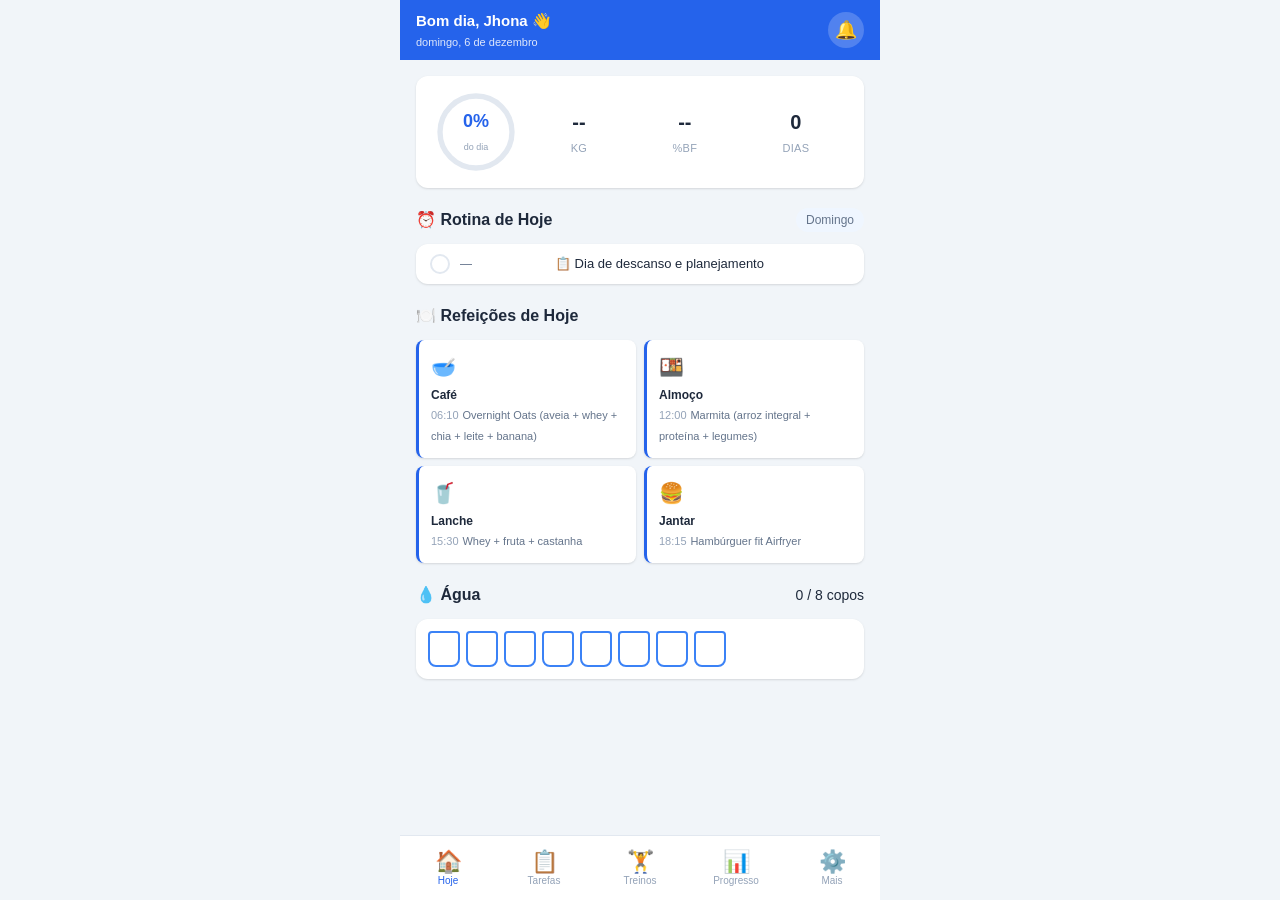
==== app/index.html @ 4816b4bf "Meu app de rotina completo" ====
<!DOCTYPE html>
<html lang="pt-BR">
<head>
<meta charset="UTF-8">
<meta name="viewport" content="width=device-width, initial-scale=1.0, maximum-scale=1.0, user-scalable=no">
<meta name="theme-color" content="#2563EB">
<meta name="apple-mobile-web-app-capable" content="yes">
<meta name="apple-mobile-web-app-status-bar-style" content="black-translucent">
<link rel="manifest" href="manifest.json">
<title>Minha Vida Organizada</title>
<link rel="stylesheet" href="css/styles.css">
</head>
<body>

<!-- ====== HEADER ====== -->
<header id="app-header">
  <div class="header-left">
    <span class="header-greeting" id="greeting">Bom dia 👋</span>
    <span class="header-date" id="header-date"></span>
  </div>
  <div class="header-right">
    <button class="header-btn" id="btn-notification" title="Ativar notificações">🔔</button>
  </div>
</header>

<!-- ====== MAIN CONTENT ====== -->
<main id="app-content">

  <!-- ===== VIEW: HOJE ===== -->
  <section id="view-hoje" class="view active">
    <!-- Today's Progress Ring -->
    <div class="progress-ring-container">
      <div class="progress-ring">
        <svg viewBox="0 0 120 120">
          <circle cx="60" cy="60" r="54" fill="none" stroke="#E2E8F0" stroke-width="8"/>
          <circle id="progress-circle" cx="60" cy="60" r="54" fill="none" stroke="#2563EB" stroke-width="8"
            stroke-linecap="round" stroke-dasharray="339.292" stroke-dashoffset="339.292"
            transform="rotate(-90, 60, 60)"/>
        </svg>
        <div class="progress-ring-text">
          <span id="progress-percent">0%</span>
          <small>do dia</small>
        </div>
      </div>
      <div class="quick-stats">
        <div class="stat-box">
          <span class="stat-value" id="stat-weight">--</span>
          <span class="stat-label">kg</span>
        </div>
        <div class="stat-box">
          <span class="stat-value" id="stat-bf">--</span>
          <span class="stat-label">%BF</span>
        </div>
        <div class="stat-box">
          <span class="stat-value" id="stat-streak">0</span>
          <span class="stat-label">dias</span>
        </div>
      </div>
    </div>

    <!-- Today's Schedule -->
    <div class="section-header">
      <h2>⏰ Rotina de Hoje</h2>
      <span class="day-label" id="day-label"></span>
    </div>
    <div class="schedule-list" id="schedule-list"></div>

    <!-- Today's Meals -->
    <div class="section-header">
      <h2>🍽️ Refeições de Hoje</h2>
    </div>
    <div class="meals-grid" id="meals-today"></div>

    <!-- Water Intake -->
    <div class="section-header">
      <h2>💧 Água</h2>
      <span id="water-counter">0 / 8 copos</span>
    </div>
    <div class="water-tracker" id="water-tracker"></div>
  </section>

  <!-- ===== VIEW: TAREFAS ===== -->
  <section id="view-tarefas" class="view">
    <!-- Sub-navigation -->
    <div class="sub-nav">
      <button class="sub-nav-btn active" data-sub="diarias">📋 Diárias</button>
      <button class="sub-nav-btn" data-sub="compras">🛒 Compras</button>
      <button class="sub-nav-btn" data-sub="notas">📝 Notas</button>
    </div>

    <!-- Sub: Daily Tasks -->
    <div class="sub-view active" id="sub-diarias">
      <div class="section-header">
        <h2>Tarefas da Semana</h2>
      </div>
      <div class="day-tabs" id="day-tabs"></div>
      <div class="task-list" id="task-list"></div>
      <div class="add-task-bar">
        <input type="text" id="task-input" placeholder="Nova tarefa..." maxlength="100">
        <button class="btn-add" id="btn-add-task">+</button>
      </div>
    </div>

    <!-- Sub: Shopping -->
    <div class="sub-view" id="sub-compras">
      <div class="section-header">
        <h2>🛒 Lista de Compras</h2>
      </div>
      <div class="shopping-alerts" id="shopping-alerts"></div>
      <div class="shopping-list" id="shopping-list"></div>
      <div class="add-task-bar">
        <input type="text" id="shopping-input" placeholder="Adicionar item..." maxlength="100">
        <button class="btn-add" id="btn-add-shopping">+</button>
      </div>
    </div>

    <!-- Sub: Notes -->
    <div class="sub-view" id="sub-notas">
      <div class="section-header">
        <h2>📝 Minhas Notas</h2>
      </div>
      <div class="notes-grid" id="notes-grid"></div>
      <div class="note-editor" id="note-editor" style="display:none;">
        <textarea id="note-textarea" rows="5" placeholder="Escreva sua nota..."></textarea>
        <div class="note-actions">
          <button class="btn-secondary" id="btn-cancel-note">Cancelar</button>
          <button class="btn-primary" id="btn-save-note">Salvar</button>
        </div>
      </div>
      <button class="btn-primary btn-block" id="btn-new-note">+ Nova Nota</button>
    </div>
  </section>

  <!-- ===== VIEW: TREINOS ===== -->
  <section id="view-treinos" class="view">
    <div class="sub-nav">
      <button class="sub-nav-btn active" data-sub="calistenia">🏋️ Calistenia</button>
      <button class="sub-nav-btn" data-sub="corrida">🏃 Corrida</button>
      <button class="sub-nav-btn" data-sub="agenda">📅 Agenda</button>
    </div>

    <!-- Sub: Calistenia -->
    <div class="sub-view active" id="sub-calistenia">
      <div class="phase-banner" id="phase-banner">
        <span class="phase-label" id="phase-label">Fase 1 — Base</span>
        <span class="phase-weeks" id="phase-weeks">Semanas 1-4</span>
      </div>
      <div class="week-progress">
        <div class="week-bar" id="week-bar"></div>
        <span id="week-text">Semana 0 / 22</span>
      </div>
      <div class="exercises-list" id="exercises-list"></div>
    </div>

    <!-- Sub: Corrida -->
    <div class="sub-view" id="sub-corrida">
      <div class="phase-banner" style="background:#16A34A;">
        <span class="phase-label" id="run-phase-label">Progressão de Corrida</span>
        <span class="phase-weeks" id="run-week-label">Semana 1-2</span>
      </div>
      <div class="week-progress">
        <div class="week-bar" id="run-week-bar"></div>
        <span id="run-week-text">Semana 0 / 22</span>
      </div>
      <div class="run-detail" id="run-detail"></div>
    </div>

    <!-- Sub: Agenda -->
    <div class="sub-view" id="sub-agenda">
      <div class="section-header">
        <h2>📅 Agenda Semanal</h2>
      </div>
      <div class="weekly-agenda" id="weekly-agenda"></div>
    </div>
  </section>

  <!-- ===== VIEW: PROGRESSO ===== -->
  <section id="view-progresso" class="view">
    <div class="goals-overview">
      <div class="goal-card" id="goal-weight">
        <div class="goal-icon">⚖️</div>
        <div class="goal-info">
          <span class="goal-label">Peso</span>
          <span class="goal-current" id="current-weight">-- kg</span>
          <span class="goal-target">Meta: 83,5 kg</span>
        </div>
        <div class="goal-progress">
          <div class="goal-bar">
            <div class="goal-bar-fill" id="weight-bar-fill"></div>
          </div>
        </div>
      </div>
      <div class="goal-card" id="goal-bf">
        <div class="goal-icon">🎯</div>
        <div class="goal-info">
          <span class="goal-label">Gordura</span>
          <span class="goal-current" id="current-bf">--%</span>
          <span class="goal-target">Meta: 15%</span>
        </div>
        <div class="goal-progress">
          <div class="goal-bar">
            <div class="goal-bar-fill" id="bf-bar-fill"></div>
          </div>
        </div>
      </div>
    </div>

    <div class="section-header">
      <h2>📊 Histórico</h2>
      <button class="btn-small" id="btn-add-measurement">+ Novo</button>
    </div>

    <div class="measurement-form" id="measurement-form" style="display:none;">
      <div class="form-row">
        <div class="form-group">
          <label>Peso (kg)</label>
          <input type="number" id="input-weight" step="0.1" placeholder="83.5">
        </div>
        <div class="form-group">
          <label>Gordura (%)</label>
          <input type="number" id="input-bf" step="0.1" placeholder="15">
        </div>
        <button class="btn-primary" id="btn-save-measurement">Salvar</button>
      </div>
    </div>

    <div class="chart-container">
      <canvas id="progress-chart"></canvas>
    </div>

    <div class="measurements-list" id="measurements-list"></div>

    <!-- Workout Calendar -->
    <div class="section-header" style="margin-top:20px;">
      <h2>🗓️ Treinos do Mês</h2>
    </div>
    <div class="workout-calendar" id="workout-calendar"></div>
  </section>

  <!-- ===== VIEW: MAIS ===== -->
  <section id="view-mais" class="view">
    <div class="settings-section">
      <h3>⚙️ Configurações</h3>
      <div class="setting-item">
        <label>Data de início do plano</label>
        <input type="date" id="start-date">
      </div>
      <div class="setting-item">
        <label>Peso inicial (kg)</label>
        <input type="number" id="initial-weight" step="0.1" value="97">
      </div>
      <div class="setting-item">
        <label>Notificações</label>
        <button class="btn-secondary" id="btn-enable-notifications">🔔 Ativar lembretes</button>
      </div>
    </div>

    <div class="settings-section">
      <h3>📋 Resumo do Plano</h3>
      <div class="plan-summary" id="plan-summary"></div>
    </div>

    <div class="settings-section">
      <h3>🗄️ Dados</h3>
      <button class="btn-secondary btn-block" id="btn-export-data">📤 Exportar dados</button>
      <button class="btn-danger btn-block" id="btn-reset-data">🗑️ Resetar todos os dados</button>
    </div>

    <div class="app-footer-text">
      <p>Minha Vida Organizada v1.0</p>
      <p>Feito para Jhona 🧠</p>
    </div>
  </section>

</main>

<!-- ====== BOTTOM NAVIGATION ====== -->
<nav id="bottom-nav">
  <button class="nav-btn active" data-view="hoje">
    <span class="nav-icon">🏠</span>
    <span class="nav-label">Hoje</span>
  </button>
  <button class="nav-btn" data-view="tarefas">
    <span class="nav-icon">📋</span>
    <span class="nav-label">Tarefas</span>
  </button>
  <button class="nav-btn" data-view="treinos">
    <span class="nav-icon">🏋️</span>
    <span class="nav-label">Treinos</span>
  </button>
  <button class="nav-btn" data-view="progresso">
    <span class="nav-icon">📊</span>
    <span class="nav-label">Progresso</span>
  </button>
  <button class="nav-btn" data-view="mais">
    <span class="nav-icon">⚙️</span>
    <span class="nav-label">Mais</span>
  </button>
</nav>

<script src="js/app.js"></script>
</body>
</html>
---- app/css/styles.css ----
/* ===== RESET & BASE ===== */
*, *::before, *::after { margin: 0; padding: 0; box-sizing: border-box; }
:root {
  --primary: #2563EB;
  --primary-light: #3B82F6;
  --primary-dark: #1D4ED8;
  --primary-bg: #EFF6FF;
  --success: #16A34A;
  --success-bg: #F0FDF4;
  --warning: #F59E0B;
  --warning-bg: #FFFBEB;
  --danger: #EF4444;
  --danger-bg: #FEF2F2;
  --bg: #F1F5F9;
  --card: #FFFFFF;
  --text: #1E293B;
  --text-secondary: #64748B;
  --text-muted: #94A3B8;
  --border: #E2E8F0;
  --radius: 12px;
  --radius-sm: 8px;
  --shadow: 0 1px 3px rgba(0,0,0,0.08), 0 1px 2px rgba(0,0,0,0.06);
  --shadow-lg: 0 4px 12px rgba(0,0,0,0.1);
  --header-h: 60px;
  --nav-h: 65px;
}
html, body {
  font-family: -apple-system, BlinkMacSystemFont, 'Segoe UI', Roboto, sans-serif;
  background: var(--bg);
  color: var(--text);
  font-size: 14px;
  line-height: 1.5;
  height: 100%;
  overflow: hidden;
  -webkit-font-smoothing: antialiased;
  -webkit-tap-highlight-color: transparent;
  touch-action: manipulation;
}

/* ===== HEADER ===== */
#app-header {
  position: fixed; top: 0; left: 0; right: 0;
  height: var(--header-h);
  background: var(--primary);
  color: white;
  display: flex; align-items: center;
  justify-content: space-between;
  padding: 0 16px;
  z-index: 100;
  -webkit-app-region: drag;
}
.header-left { display: flex; flex-direction: column; gap: 1px; }
.header-greeting { font-size: 15px; font-weight: 600; }
.header-date { font-size: 11px; opacity: 0.85; }
.header-right { display: flex; gap: 8px; }
.header-btn {
  background: rgba(255,255,255,0.2);
  border: none; color: white;
  width: 36px; height: 36px;
  border-radius: 50%;
  font-size: 18px;
  cursor: pointer;
  display: flex; align-items: center; justify-content: center;
  transition: background 0.2s;
}
.header-btn:active { background: rgba(255,255,255,0.35); }

/* ===== MAIN CONTENT ===== */
#app-content {
  position: fixed;
  top: var(--header-h);
  left: 0; right: 0;
  bottom: var(--nav-h);
  overflow-y: auto;
  overflow-x: hidden;
  -webkit-overflow-scrolling: touch;
  padding: 16px 16px 20px;
}
#app-content::-webkit-scrollbar { width: 0; }

/* ===== VIEWS ===== */
.view { display: none; }
.view.active { display: block; }

/* ===== BOTTOM NAV ===== */
#bottom-nav {
  position: fixed;
  bottom: 0; left: 0; right: 0;
  height: var(--nav-h);
  background: var(--card);
  border-top: 1px solid var(--border);
  display: flex;
  z-index: 100;
  padding-bottom: env(safe-area-inset-bottom, 0);
}
.nav-btn {
  flex: 1;
  display: flex; flex-direction: column;
  align-items: center; justify-content: center;
  gap: 2px;
  border: none;
  background: transparent;
  color: var(--text-muted);
  cursor: pointer;
  padding: 6px 0;
  transition: color 0.2s;
  -webkit-tap-highlight-color: transparent;
}
.nav-btn.active { color: var(--primary); }
.nav-icon { font-size: 22px; line-height: 1; }
.nav-label { font-size: 10px; font-weight: 500; }

/* ===== SECTION HEADER ===== */
.section-header {
  display: flex; justify-content: space-between;
  align-items: center;
  margin: 20px 0 12px;
}
.section-header h2 {
  font-size: 16px; font-weight: 700;
  color: var(--text);
}
.day-label {
  font-size: 12px; color: var(--text-secondary);
  background: var(--primary-bg);
  padding: 3px 10px;
  border-radius: 20px;
  font-weight: 500;
}

/* ===== PROGRESS RING ===== */
.progress-ring-container {
  display: flex; align-items: center;
  gap: 20px;
  background: var(--card);
  border-radius: var(--radius);
  padding: 16px 20px;
  box-shadow: var(--shadow);
  margin-bottom: 8px;
}
.progress-ring { position: relative; width: 80px; height: 80px; flex-shrink: 0; }
.progress-ring svg { width: 100%; height: 100%; }
.progress-ring-text {
  position: absolute; top: 50%; left: 50%;
  transform: translate(-50%, -50%);
  text-align: center;
}
.progress-ring-text span { display: block; font-size: 18px; font-weight: 700; color: var(--primary); }
.progress-ring-text small { font-size: 9px; color: var(--text-muted); }
.quick-stats { display: flex; gap: 16px; flex: 1; justify-content: space-around; }
.stat-box { text-align: center; }
.stat-value { display: block; font-size: 20px; font-weight: 700; color: var(--text); }
.stat-label { font-size: 11px; color: var(--text-muted); text-transform: uppercase; letter-spacing: 0.3px; }

/* ===== SCHEDULE LIST ===== */
.schedule-list {
  background: var(--card);
  border-radius: var(--radius);
  box-shadow: var(--shadow);
  overflow: hidden;
}
.schedule-item {
  display: flex; align-items: center;
  padding: 10px 14px;
  border-bottom: 1px solid var(--border);
  gap: 10px;
  transition: background 0.2s;
  cursor: pointer;
}
.schedule-item:last-child { border-bottom: none; }
.schedule-item:hover { background: #FAFBFC; }
.schedule-item.done { opacity: 0.55; }
.schedule-item.now { background: var(--primary-bg); }
.schedule-check {
  width: 20px; height: 20px;
  border: 2px solid var(--border);
  border-radius: 50%;
  flex-shrink: 0;
  display: flex; align-items: center; justify-content: center;
  font-size: 11px; color: white;
  transition: all 0.2s;
}
.schedule-item.done .schedule-check {
  background: var(--success);
  border-color: var(--success);
}
.schedule-time { font-size: 12px; color: var(--text-secondary); width: 85px; flex-shrink: 0; font-weight: 500; }
.schedule-activity { flex: 1; font-size: 13px; color: var(--text); }
.schedule-item.done .schedule-activity { text-decoration: line-through; color: var(--text-muted); }

/* ===== MEALS GRID ===== */
.meals-grid { display: grid; grid-template-columns: 1fr 1fr; gap: 8px; }
.meal-card {
  background: var(--card);
  border-radius: var(--radius-sm);
  padding: 12px;
  box-shadow: var(--shadow);
  border-left: 3px solid var(--primary);
}
.meal-card .meal-emoji { font-size: 20px; display: block; margin-bottom: 4px; }
.meal-card .meal-name { font-size: 12px; font-weight: 600; color: var(--text); display: block; }
.meal-card .meal-time { font-size: 11px; color: var(--text-muted); }
.meal-card .meal-desc { font-size: 11px; color: var(--text-secondary); margin-top: 4px; }

/* ===== WATER TRACKER ===== */
.water-tracker {
  display: flex; gap: 6px; flex-wrap: wrap;
  background: var(--card);
  border-radius: var(--radius);
  padding: 12px;
  box-shadow: var(--shadow);
}
.water-cup {
  width: 32px; height: 36px;
  border: 2px solid var(--primary-light);
  border-radius: 4px 4px 8px 8px;
  cursor: pointer;
  transition: all 0.2s;
  display: flex; align-items: flex-end; justify-content: center;
  background: white;
  position: relative;
}
.water-cup.filled {
  background: var(--primary);
  border-color: var(--primary);
}
.water-cup:active { transform: scale(0.9); }

/* ===== SUB NAV ===== */
.sub-nav {
  display: flex; gap: 4px;
  background: var(--card);
  border-radius: var(--radius-sm);
  padding: 4px;
  margin-bottom: 12px;
  box-shadow: var(--shadow);
}
.sub-nav-btn {
  flex: 1;
  border: none; background: transparent;
  padding: 8px 6px;
  border-radius: 6px;
  font-size: 12px; font-weight: 500;
  color: var(--text-secondary);
  cursor: pointer;
  transition: all 0.2s;
}
.sub-nav-btn.active {
  background: var(--primary);
  color: white;
}
.sub-view { display: none; }
.sub-view.active { display: block; }

/* ===== DAY TABS ===== */
.day-tabs {
  display: flex; gap: 4px;
  overflow-x: auto;
  padding: 4px 0;
  -webkit-overflow-scrolling: touch;
  scrollbar-width: none;
}
.day-tabs::-webkit-scrollbar { display: none; }
.day-tab {
  flex-shrink: 0;
  padding: 6px 14px;
  border-radius: 20px;
  border: 1px solid var(--border);
  background: var(--card);
  font-size: 12px; font-weight: 500;
  color: var(--text-secondary);
  cursor: pointer;
  transition: all 0.2s;
}
.day-tab.active { background: var(--primary); color: white; border-color: var(--primary); }

/* ===== TASK LIST ===== */
.task-list { margin-bottom: 8px; }
.task-item {
  display: flex; align-items: center;
  gap: 10px;
  padding: 8px 12px;
  background: var(--card);
  border-radius: var(--radius-sm);
  margin-bottom: 4px;
  box-shadow: var(--shadow);
  cursor: pointer;
  transition: all 0.2s;
}
.task-item.done { opacity: 0.5; }
.task-item.done .task-text { text-decoration: line-through; }
.task-check {
  width: 18px; height: 18px;
  border: 2px solid var(--border);
  border-radius: 4px;
  flex-shrink: 0;
  display: flex; align-items: center; justify-content: center;
  font-size: 11px; color: white;
  transition: all 0.2s;
}
.task-item.done .task-check { background: var(--success); border-color: var(--success); }
.task-text { flex: 1; font-size: 13px; }
.task-delete {
  background: none; border: none;
  color: var(--text-muted);
  font-size: 16px; cursor: pointer;
  padding: 4px; opacity: 0;
  transition: opacity 0.2s;
}
.task-item:hover .task-delete { opacity: 1; }

/* ===== ADD TASK BAR ===== */
.add-task-bar {
  display: flex; gap: 6px;
  margin-top: 8px;
}
.add-task-bar input {
  flex: 1;
  padding: 10px 14px;
  border: 1px solid var(--border);
  border-radius: var(--radius-sm);
  font-size: 13px;
  outline: none;
  transition: border-color 0.2s;
}
.add-task-bar input:focus { border-color: var(--primary); }
.btn-add {
  width: 40px; height: 40px;
  border: none;
  background: var(--primary);
  color: white;
  border-radius: var(--radius-sm);
  font-size: 20px;
  cursor: pointer;
  transition: background 0.2s;
}
.btn-add:active { background: var(--primary-dark); }

/* ===== SHOPPING ===== */
.shopping-alerts {
  margin-bottom: 10px;
}
.alert-banner {
  display: flex; align-items: center;
  gap: 8px;
  padding: 10px 14px;
  background: var(--warning-bg);
  border-left: 3px solid var(--warning);
  border-radius: var(--radius-sm);
  font-size: 12px;
  margin-bottom: 6px;
}
.alert-banner.urgent { background: var(--danger-bg); border-color: var(--danger); }
.shopping-list { margin-bottom: 8px; }
.shop-item {
  display: flex; align-items: center;
  gap: 10px;
  padding: 8px 12px;
  background: var(--card);
  border-radius: var(--radius-sm);
  margin-bottom: 4px;
  box-shadow: var(--shadow);
  cursor: pointer;
}
.shop-item.done { opacity: 0.5; }
.shop-item.done .shop-text { text-decoration: line-through; }
.shop-check {
  width: 18px; height: 18px;
  border: 2px solid var(--border);
  border-radius: 4px;
  flex-shrink: 0;
  display: flex; align-items: center; justify-content: center;
  font-size: 11px; color: white;
  transition: all 0.2s;
}
.shop-item.done .shop-check { background: var(--success); border-color: var(--success); }
.shop-text { flex: 1; font-size: 13px; }
.shop-category { font-size: 10px; color: var(--text-muted); padding: 2px 8px; background: var(--bg); border-radius: 10px; }

/* ===== NOTES ===== */
.notes-grid { display: grid; gap: 8px; margin-bottom: 12px; }
.note-card {
  background: var(--card);
  border-radius: var(--radius-sm);
  padding: 12px;
  box-shadow: var(--shadow);
  cursor: pointer;
  transition: box-shadow 0.2s;
}
.note-card:active { box-shadow: var(--shadow-lg); }
.note-card p { font-size: 13px; color: var(--text); line-height: 1.5; }
.note-card small { font-size: 10px; color: var(--text-muted); margin-top: 6px; display: block; }
.note-editor {
  background: var(--card);
  border-radius: var(--radius);
  padding: 16px;
  box-shadow: var(--shadow);
  margin-bottom: 12px;
}
.note-editor textarea {
  width: 100%;
  border: 1px solid var(--border);
  border-radius: var(--radius-sm);
  padding: 10px;
  font-size: 13px;
  font-family: inherit;
  resize: vertical;
  outline: none;
}
.note-editor textarea:focus { border-color: var(--primary); }
.note-actions { display: flex; gap: 8px; margin-top: 8px; justify-content: flex-end; }

/* ===== BUTTONS ===== */
.btn-primary, .btn-secondary, .btn-danger {
  border: none; padding: 8px 16px;
  border-radius: var(--radius-sm);
  font-size: 13px; font-weight: 600;
  cursor: pointer;
  transition: all 0.2s;
}
.btn-primary { background: var(--primary); color: white; }
.btn-primary:active { background: var(--primary-dark); }
.btn-secondary { background: var(--bg); color: var(--text); }
.btn-secondary:active { background: var(--border); }
.btn-danger { background: var(--danger); color: white; }
.btn-danger:active { background: #DC2626; }
.btn-block { width: 100%; margin-top: 6px; }
.btn-small { border: none; background: var(--primary-bg); color: var(--primary); padding: 6px 12px; border-radius: var(--radius-sm); font-size: 12px; font-weight: 600; cursor: pointer; }

/* ===== PHASE BANNER ===== */
.phase-banner {
  background: var(--primary);
  color: white;
  border-radius: var(--radius);
  padding: 14px 16px;
  display: flex; justify-content: space-between; align-items: center;
  margin-bottom: 10px;
}
.phase-label { font-size: 15px; font-weight: 700; }
.phase-weeks { font-size: 12px; opacity: 0.9; }

/* ===== WEEK PROGRESS ===== */
.week-progress {
  display: flex; align-items: center; gap: 10px;
  margin-bottom: 12px;
}
.week-bar {
  flex: 1; height: 6px;
  background: var(--border);
  border-radius: 3px;
  overflow: hidden;
}
.week-bar-fill {
  height: 100%;
  background: var(--primary);
  border-radius: 3px;
  transition: width 0.5s ease;
}
.week-progress span { font-size: 11px; color: var(--text-secondary); white-space: nowrap; }

/* ===== EXERCISES LIST ===== */
.exercises-list { display: grid; gap: 6px; }
.exercise-card {
  background: var(--card);
  border-radius: var(--radius-sm);
  padding: 12px 14px;
  box-shadow: var(--shadow);
  display: flex; justify-content: space-between; align-items: center;
}
.exercise-card .ex-name { font-size: 13px; font-weight: 600; color: var(--text); }
.exercise-card .ex-detail { font-size: 11px; color: var(--text-secondary); }
.exercise-card .ex-muscle { font-size: 10px; color: var(--text-muted); background: var(--bg); padding: 2px 8px; border-radius: 10px; }

/* ===== AGENDA ===== */
.weekly-agenda { display: grid; gap: 6px; }
.agenda-day-card {
  background: var(--card);
  border-radius: var(--radius-sm);
  padding: 12px 14px;
  box-shadow: var(--shadow);
  display: flex; align-items: center; gap: 10px;
}
.agenda-day { font-weight: 700; font-size: 12px; color: var(--primary); width: 50px; flex-shrink: 0; }
.agenda-activity { font-size: 12px; color: var(--text); flex: 1; }
.agenda-icon { font-size: 18px; }

/* ===== GOALS ===== */
.goals-overview { display: grid; gap: 8px; margin-bottom: 8px; }
.goal-card {
  background: var(--card);
  border-radius: var(--radius);
  padding: 14px;
  box-shadow: var(--shadow);
  display: flex; align-items: center; gap: 12px;
}
.goal-icon { font-size: 28px; }
.goal-info { flex: 1; }
.goal-label { font-size: 11px; color: var(--text-muted); text-transform: uppercase; letter-spacing: 0.5px; display: block; }
.goal-current { font-size: 20px; font-weight: 700; color: var(--text); display: block; }
.goal-target { font-size: 11px; color: var(--text-secondary); }
.goal-progress { width: 60px; }
.goal-bar { height: 6px; background: var(--border); border-radius: 3px; overflow: hidden; }
.goal-bar-fill { height: 100%; background: var(--success); border-radius: 3px; transition: width 0.5s ease; }

/* ===== MEASUREMENT FORM ===== */
.measurement-form {
  background: var(--card);
  border-radius: var(--radius);
  padding: 14px;
  box-shadow: var(--shadow);
  margin-bottom: 12px;
}
.form-row {
  display: flex; gap: 8px;
  align-items: flex-end;
}
.form-group { flex: 1; }
.form-group label { font-size: 11px; color: var(--text-secondary); display: block; margin-bottom: 4px; }
.form-group input {
  width: 100%;
  padding: 8px 10px;
  border: 1px solid var(--border);
  border-radius: var(--radius-sm);
  font-size: 14px;
  outline: none;
}
.form-group input:focus { border-color: var(--primary); }

/* ===== CHART ===== */
.chart-container {
  background: var(--card);
  border-radius: var(--radius);
  padding: 12px;
  box-shadow: var(--shadow);
  margin-bottom: 12px;
}
.chart-container canvas { width: 100% !important; height: 200px !important; }

/* ===== MEASUREMENTS LIST ===== */
.measurements-list { display: grid; gap: 4px; }
.measurement-row {
  display: flex; justify-content: space-between;
  padding: 8px 12px;
  background: var(--card);
  border-radius: var(--radius-sm);
  font-size: 12px;
}
.measurement-row .m-date { color: var(--text-secondary); }
.measurement-row .m-value { font-weight: 600; }

/* ===== WORKOUT CALENDAR ===== */
.workout-calendar { display: grid; gap: 4px; }
.workout-day {
  display: flex; align-items: center; gap: 8px;
  padding: 8px 12px;
  background: var(--card);
  border-radius: var(--radius-sm);
  font-size: 12px;
}
.workout-day .wd-date { color: var(--text-secondary); width: 90px; }
.workout-day .wd-type { flex: 1; }
.workout-day .wd-status { font-size: 16px; }

/* ===== SETTINGS ===== */
.settings-section {
  background: var(--card);
  border-radius: var(--radius);
  padding: 16px;
  box-shadow: var(--shadow);
  margin-bottom: 12px;
}
.settings-section h3 { font-size: 14px; font-weight: 700; color: var(--text); margin-bottom: 12px; }
.setting-item {
  display: flex; justify-content: space-between; align-items: center;
  padding: 8px 0;
  border-bottom: 1px solid var(--border);
}
.setting-item:last-child { border-bottom: none; }
.setting-item label { font-size: 13px; color: var(--text); }
.setting-item input {
  padding: 6px 10px;
  border: 1px solid var(--border);
  border-radius: var(--radius-sm);
  font-size: 13px;
  width: 140px;
  outline: none;
}
.setting-item input:focus { border-color: var(--primary); }

/* ===== PLAN SUMMARY ===== */
.plan-summary {
  display: grid; gap: 6px;
}
.plan-row {
  display: flex; justify-content: space-between;
  font-size: 12px; padding: 4px 0;
  border-bottom: 1px dashed var(--border);
}
.plan-row .plan-key { color: var(--text-secondary); }
.plan-row .plan-value { font-weight: 600; color: var(--text); }

/* ===== APP FOOTER ===== */
.app-footer-text {
  text-align: center;
  padding: 20px 0;
}
.app-footer-text p { font-size: 11px; color: var(--text-muted); margin-bottom: 2px; }

/* ===== RUN DETAIL ===== */
.run-detail {
  background: var(--card);
  border-radius: var(--radius);
  padding: 16px;
  box-shadow: var(--shadow);
}
.run-detail h4 { font-size: 14px; margin-bottom: 6px; }
.run-detail p { font-size: 12px; color: var(--text-secondary); line-height: 1.6; }

/* ===== MODAL ===== */
.modal-overlay {
  position: fixed;
  inset: 0; background: rgba(0,0,0,0.5);
  z-index: 200;
  display: flex; align-items: center; justify-content: center;
  padding: 20px;
}
.modal-content {
  background: var(--card);
  border-radius: var(--radius);
  padding: 24px;
  max-width: 320px;
  width: 100%;
  text-align: center;
}
.modal-content h3 { font-size: 16px; margin-bottom: 8px; }
.modal-content p { font-size: 13px; color: var(--text-secondary); margin-bottom: 16px; }
.modal-actions { display: flex; gap: 8px; justify-content: center; }

/* ===== ANIMATIONS ===== */
@keyframes fadeIn {
  from { opacity: 0; transform: translateY(10px); }
  to { opacity: 1; transform: translateY(0); }
}
.view.active > * { animation: fadeIn 0.3s ease; }

/* ===== RESPONSIVE ===== */
@media (min-width: 768px) {
  #app-content { max-width: 480px; margin: 0 auto; }
  #bottom-nav { max-width: 480px; left: 50%; transform: translateX(-50%); }
  #app-header { max-width: 480px; left: 50%; transform: translateX(-50%); }
}
@media (max-width: 360px) {
  .progress-ring-container { flex-direction: column; text-align: center; }
  .quick-stats { width: 100%; }
  .meals-grid { grid-template-columns: 1fr; }
}
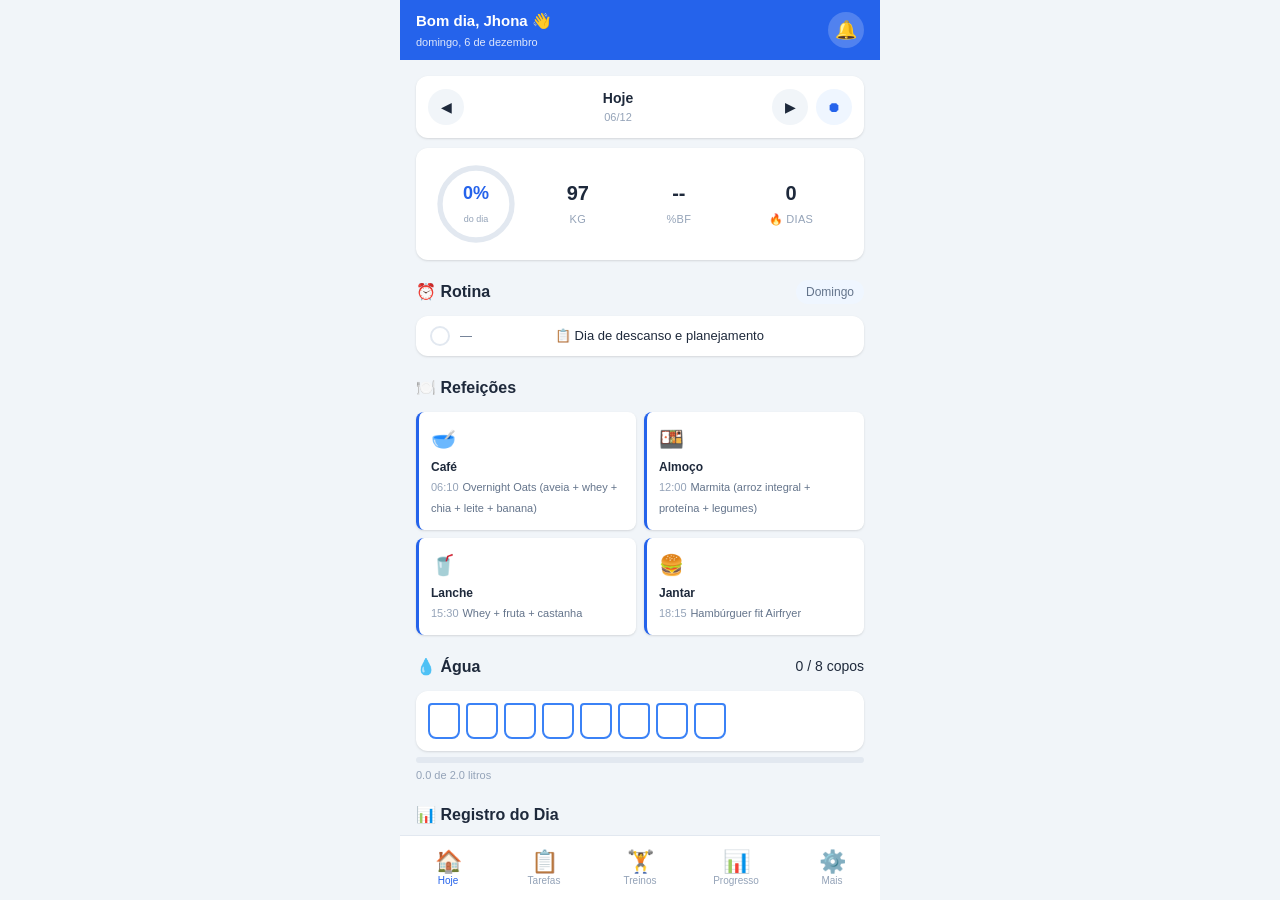
==== commit 8e1c2419: "Anotação diária + botão concluir dia" ====
--- a/app/index.html
+++ b/app/index.html
@@ -28,7 +28,19 @@
 
   <!-- ===== VIEW: HOJE ===== -->
   <section id="view-hoje" class="view active">
-    <!-- Today's Progress Ring -->
+
+    <!-- Date Navigation -->
+    <div class="date-nav-bar">
+      <button class="date-nav-btn" id="btn-prev-day">◀</button>
+      <div class="date-nav-center" id="date-nav-display">
+        <span class="date-nav-dayname" id="nav-day-name">Hoje</span>
+        <span class="date-nav-date" id="nav-date">01/08</span>
+      </div>
+      <button class="date-nav-btn" id="btn-next-day">▶</button>
+      <button class="date-nav-today" id="btn-today">⏺</button>
+    </div>
+
+    <!-- Quick Stats + Progress Ring -->
     <div class="progress-ring-container">
       <div class="progress-ring">
         <svg viewBox="0 0 120 120">
@@ -53,35 +65,71 @@
         </div>
         <div class="stat-box">
           <span class="stat-value" id="stat-streak">0</span>
-          <span class="stat-label">dias</span>
+          <span class="stat-label">🔥 dias</span>
         </div>
       </div>
     </div>
 
     <!-- Today's Schedule -->
     <div class="section-header">
-      <h2>⏰ Rotina de Hoje</h2>
+      <h2>⏰ Rotina</h2>
       <span class="day-label" id="day-label"></span>
     </div>
     <div class="schedule-list" id="schedule-list"></div>
 
     <!-- Today's Meals -->
     <div class="section-header">
-      <h2>🍽️ Refeições de Hoje</h2>
+      <h2>🍽️ Refeições</h2>
     </div>
     <div class="meals-grid" id="meals-today"></div>
 
     <!-- Water Intake -->
     <div class="section-header">
       <h2>💧 Água</h2>
-      <span id="water-counter">0 / 8 copos</span>
+      <span id="water-counter">0 / 2.0 L</span>
     </div>
     <div class="water-tracker" id="water-tracker"></div>
+    <div class="water-liter-bar" id="water-liter-bar">
+      <div class="water-liter-fill" id="water-liter-fill"></div>
+    </div>
+    <span class="water-liter-text" id="water-liter-text">0 de 2.0 litros</span>
+
+    <!-- Daily Log: Peso + Sono -->
+    <div class="section-header">
+      <h2>📊 Registro do Dia</h2>
+    </div>
+    <div class="daily-log" id="daily-log">
+      <div class="daily-log-row">
+        <div class="daily-log-item">
+          <label>⚖️ Peso (kg)</label>
+          <input type="number" id="input-daily-weight" step="0.1" placeholder="83.5" class="daily-input">
+          <button class="btn-small-save" id="btn-save-weight">💾</button>
+        </div>
+        <div class="daily-log-item">
+          <label>😴 Sono (horas)</label>
+          <input type="number" id="input-daily-sleep" step="0.5" min="0" max="24" placeholder="7.5" class="daily-input">
+          <button class="btn-small-save" id="btn-save-sleep">💾</button>
+        </div>
+      </div>
+      <div class="daily-log-display" id="daily-log-display"></div>
+
+      <!-- Daily Note -->
+      <div class="daily-note-section">
+        <div class="daily-note-row">
+          <textarea class="daily-note-input" id="daily-note-input" rows="2" placeholder="📝 Anotação do dia..." maxlength="500"></textarea>
+          <button class="btn-small-save" id="btn-save-note-day">💾</button>
+        </div>
+        <div class="daily-note-display" id="daily-note-display"></div>
+      </div>
+
+      <!-- Complete Day Button -->
+      <button class="btn-complete-day" id="btn-complete-day">✅ Marcar dia como concluído</button>
+    </div>
+
   </section>
 
   <!-- ===== VIEW: TAREFAS ===== -->
   <section id="view-tarefas" class="view">
-    <!-- Sub-navigation -->
     <div class="sub-nav">
       <button class="sub-nav-btn active" data-sub="diarias">📋 Diárias</button>
       <button class="sub-nav-btn" data-sub="compras">🛒 Compras</button>
@@ -107,6 +155,7 @@
         <h2>🛒 Lista de Compras</h2>
       </div>
       <div class="shopping-alerts" id="shopping-alerts"></div>
+      <div class="shopping-categories" id="shopping-categories"></div>
       <div class="shopping-list" id="shopping-list"></div>
       <div class="add-task-bar">
         <input type="text" id="shopping-input" placeholder="Adicionar item..." maxlength="100">
@@ -139,7 +188,6 @@
       <button class="sub-nav-btn" data-sub="agenda">📅 Agenda</button>
     </div>
 
-    <!-- Sub: Calistenia -->
     <div class="sub-view active" id="sub-calistenia">
       <div class="phase-banner" id="phase-banner">
         <span class="phase-label" id="phase-label">Fase 1 — Base</span>
@@ -152,7 +200,6 @@
       <div class="exercises-list" id="exercises-list"></div>
     </div>
 
-    <!-- Sub: Corrida -->
     <div class="sub-view" id="sub-corrida">
       <div class="phase-banner" style="background:#16A34A;">
         <span class="phase-label" id="run-phase-label">Progressão de Corrida</span>
@@ -165,7 +212,6 @@
       <div class="run-detail" id="run-detail"></div>
     </div>
 
-    <!-- Sub: Agenda -->
     <div class="sub-view" id="sub-agenda">
       <div class="section-header">
         <h2>📅 Agenda Semanal</h2>
@@ -224,15 +270,22 @@
       </div>
     </div>
 
+    <!-- Sleep History Chart -->
+    <div class="sleep-chart-section">
+      <div class="section-header">
+        <h2>😴 Sono (últimos 7 dias)</h2>
+      </div>
+      <div class="sleep-bars" id="sleep-bars"></div>
+    </div>
+
     <div class="chart-container">
       <canvas id="progress-chart"></canvas>
     </div>
 
     <div class="measurements-list" id="measurements-list"></div>
 
-    <!-- Workout Calendar -->
     <div class="section-header" style="margin-top:20px;">
-      <h2>🗓️ Treinos do Mês</h2>
+      <h2>🗓️ Treinos da Semana</h2>
     </div>
     <div class="workout-calendar" id="workout-calendar"></div>
   </section>
@@ -251,7 +304,7 @@
       </div>
       <div class="setting-item">
         <label>Notificações</label>
-        <button class="btn-secondary" id="btn-enable-notifications">🔔 Ativar lembretes</button>
+        <button class="btn-secondary" id="btn-enable-notifications">🔔 Ativar alarmes</button>
       </div>
     </div>
 
@@ -267,7 +320,7 @@
     </div>
 
     <div class="app-footer-text">
-      <p>Minha Vida Organizada v1.0</p>
+      <p>Minha Vida Organizada v2.0</p>
       <p>Feito para Jhona 🧠</p>
     </div>
   </section>
--- a/app/css/styles.css
+++ b/app/css/styles.css
@@ -636,6 +636,276 @@
 .modal-content p { font-size: 13px; color: var(--text-secondary); margin-bottom: 16px; }
 .modal-actions { display: flex; gap: 8px; justify-content: center; }
 
+/* ===== DATE NAVIGATION BAR ===== */
+.date-nav-bar {
+  display: flex;
+  align-items: center;
+  gap: 8px;
+  background: var(--card);
+  border-radius: var(--radius);
+  padding: 8px 12px;
+  box-shadow: var(--shadow);
+  margin-bottom: 10px;
+}
+.date-nav-btn {
+  width: 36px; height: 36px;
+  border: none; background: var(--bg);
+  border-radius: 50%;
+  font-size: 14px;
+  cursor: pointer;
+  display: flex; align-items: center; justify-content: center;
+  transition: all 0.2s;
+  color: var(--text);
+}
+.date-nav-btn:active { background: var(--primary-bg); color: var(--primary); }
+.date-nav-center {
+  flex: 1;
+  text-align: center;
+  cursor: pointer;
+  padding: 4px;
+}
+.date-nav-center:active { opacity: 0.7; }
+.date-nav-dayname {
+  display: block;
+  font-size: 14px; font-weight: 700;
+  color: var(--text);
+}
+.date-nav-date {
+  display: block;
+  font-size: 11px; color: var(--text-muted);
+}
+.date-nav-today {
+  width: 36px; height: 36px;
+  border: none; background: var(--primary-bg);
+  border-radius: 50%;
+  font-size: 14px;
+  cursor: pointer;
+  display: flex; align-items: center; justify-content: center;
+  color: var(--primary);
+  transition: all 0.2s;
+}
+.date-nav-today:active { background: var(--primary); color: white; }
+
+/* ===== WATER LITER BAR ===== */
+.water-liter-bar {
+  height: 6px;
+  background: var(--border);
+  border-radius: 3px;
+  overflow: hidden;
+  margin: 6px 0 4px;
+}
+.water-liter-fill {
+  height: 100%;
+  background: linear-gradient(90deg, #3B82F6, #2563EB);
+  border-radius: 3px;
+  transition: width 0.3s;
+}
+.water-liter-text {
+  font-size: 11px;
+  color: var(--text-muted);
+  display: block;
+  margin-bottom: 4px;
+}
+
+/* ===== DAILY LOG ===== */
+.daily-log {
+  background: var(--card);
+  border-radius: var(--radius);
+  padding: 14px;
+  box-shadow: var(--shadow);
+}
+.daily-log-row {
+  display: flex; gap: 10px;
+}
+.daily-log-item {
+  flex: 1;
+  display: flex; align-items: center;
+  gap: 6px;
+}
+.daily-log-item label {
+  font-size: 12px;
+  color: var(--text-secondary);
+  white-space: nowrap;
+}
+.daily-input {
+  flex: 1;
+  min-width: 0;
+  padding: 6px 8px;
+  border: 1px solid var(--border);
+  border-radius: 6px;
+  font-size: 13px;
+  outline: none;
+  max-width: 70px;
+}
+.daily-input:focus { border-color: var(--primary); }
+.btn-small-save {
+  border: none;
+  background: var(--primary-bg);
+  color: var(--primary);
+  width: 32px; height: 32px;
+  border-radius: 6px;
+  font-size: 15px;
+  cursor: pointer;
+  transition: all 0.2s;
+  flex-shrink: 0;
+}
+.btn-small-save:active { background: var(--primary); color: white; }
+.daily-log-display {
+  display: flex; gap: 20px;
+  margin-top: 10px;
+  padding-top: 10px;
+  border-top: 1px solid var(--border);
+  font-size: 12px;
+  color: var(--text-secondary);
+  justify-content: center;
+}
+.daily-log-display span { display: flex; align-items: center; gap: 4px; }
+.daily-log-display strong { color: var(--text); }
+
+/* ===== SHOPPING CATEGORIES ===== */
+.shopping-categories {
+  display: flex; gap: 6px;
+  overflow-x: auto;
+  padding: 4px 0 10px;
+  -webkit-overflow-scrolling: touch;
+  scrollbar-width: none;
+}
+.shopping-categories::-webkit-scrollbar { display: none; }
+.shop-cat-btn {
+  flex-shrink: 0;
+  padding: 5px 12px;
+  border-radius: 16px;
+  border: 1px solid var(--border);
+  background: var(--card);
+  font-size: 11px; font-weight: 500;
+  color: var(--text-secondary);
+  cursor: pointer;
+  transition: all 0.2s;
+}
+.shop-cat-btn.active { background: var(--primary); color: white; border-color: var(--primary); }
+
+/* ===== DAILY NOTE ===== */
+.daily-note-section {
+  margin-top: 10px;
+  padding-top: 10px;
+  border-top: 1px solid var(--border);
+}
+.daily-note-row {
+  display: flex;
+  gap: 6px;
+  align-items: flex-start;
+}
+.daily-note-input {
+  flex: 1;
+  padding: 8px 10px;
+  border: 1px solid var(--border);
+  border-radius: 8px;
+  font-size: 12px;
+  font-family: inherit;
+  resize: vertical;
+  outline: none;
+  line-height: 1.5;
+  min-height: 36px;
+}
+.daily-note-input:focus {
+  border-color: var(--primary);
+}
+.daily-note-display {
+  margin-top: 6px;
+  padding: 8px 10px;
+  background: var(--primary-bg);
+  border-radius: 8px;
+  font-size: 12px;
+  color: var(--text-secondary);
+  line-height: 1.5;
+  position: relative;
+}
+.daily-note-display .note-edit-btn {
+  position: absolute;
+  top: 6px;
+  right: 6px;
+  background: none;
+  border: none;
+  font-size: 14px;
+  cursor: pointer;
+  opacity: 0.5;
+  transition: opacity 0.2s;
+}
+.daily-note-display .note-edit-btn:hover {
+  opacity: 1;
+}
+
+/* ===== COMPLETE DAY BUTTON ===== */
+.btn-complete-day {
+  display: block;
+  width: 100%;
+  margin-top: 12px;
+  padding: 12px;
+  background: linear-gradient(135deg, #16A34A, #15803D);
+  color: white;
+  border: none;
+  border-radius: 10px;
+  font-size: 14px;
+  font-weight: 700;
+  cursor: pointer;
+  transition: all 0.3s;
+  box-shadow: 0 2px 8px rgba(22, 163, 74, 0.3);
+}
+.btn-complete-day:active {
+  transform: scale(0.98);
+  box-shadow: 0 1px 4px rgba(22, 163, 74, 0.2);
+}
+.btn-complete-day.completed {
+  background: var(--border);
+  color: var(--text-muted);
+  box-shadow: none;
+  cursor: default;
+}
+
+/* ===== SLEEP BARS ===== */
+.sleep-chart-section {
+  background: var(--card);
+  border-radius: var(--radius);
+  padding: 14px;
+  box-shadow: var(--shadow);
+  margin-bottom: 12px;
+}
+.sleep-bars {
+  display: flex;
+  align-items: flex-end;
+  gap: 8px;
+  height: 90px;
+  padding-top: 10px;
+}
+.sleep-bar-wrap {
+  flex: 1;
+  display: flex;
+  flex-direction: column;
+  align-items: center;
+  height: 100%;
+  justify-content: flex-end;
+}
+.sleep-bar {
+  width: 100%;
+  max-width: 32px;
+  border-radius: 4px 4px 0 0;
+  min-height: 4px;
+  transition: height 0.3s;
+  position: relative;
+}
+.sleep-bar-label {
+  font-size: 9px;
+  color: var(--text-muted);
+  margin-top: 4px;
+  text-align: center;
+}
+.sleep-bar-val {
+  font-size: 9px;
+  color: var(--text-secondary);
+  font-weight: 600;
+  margin-bottom: 2px;
+}
+
 /* ===== ANIMATIONS ===== */
 @keyframes fadeIn {
   from { opacity: 0; transform: translateY(10px); }
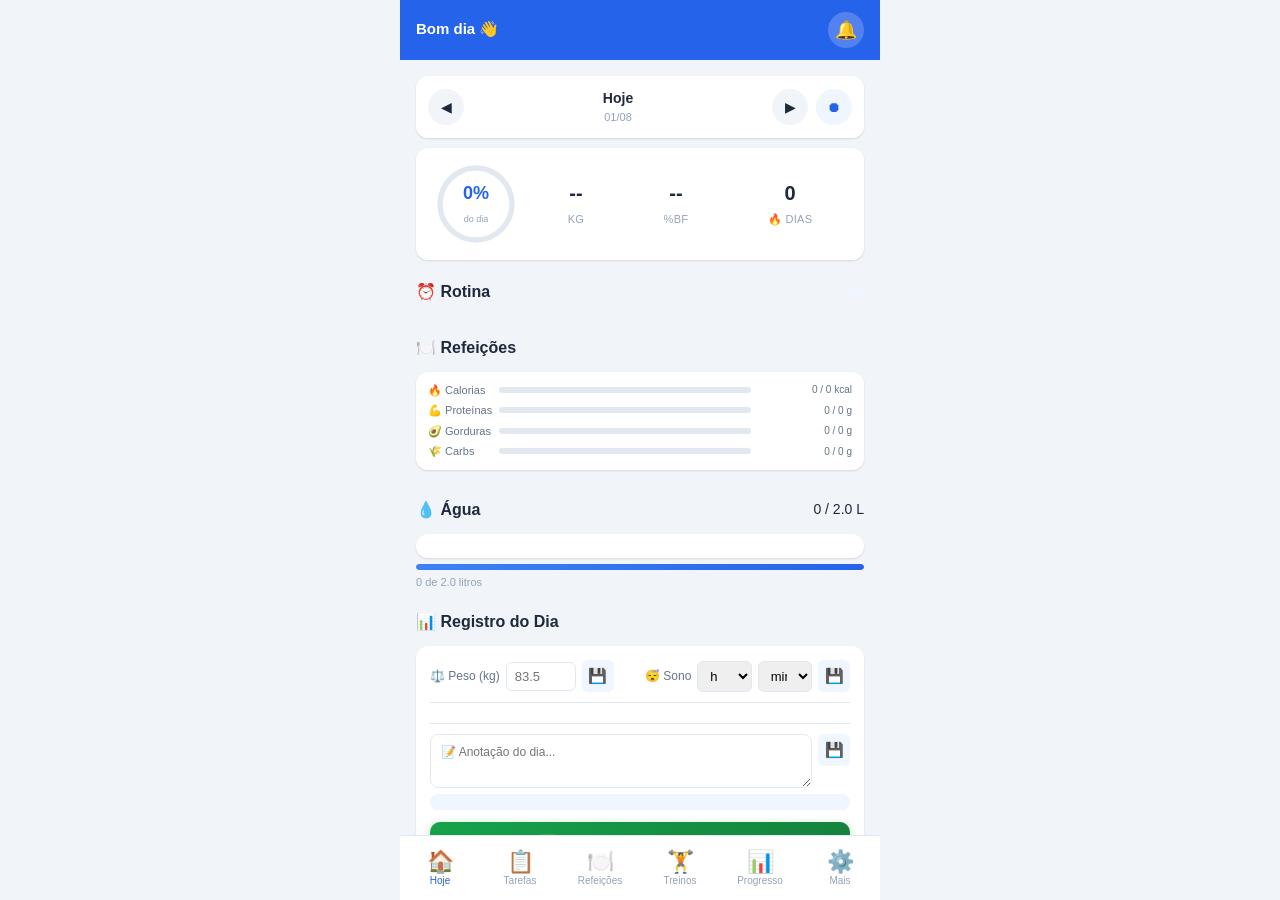
==== commit 835cacf6: "feat: refeições com macros TACO, sono por horas/min, exercício do dia, sincronização GitHub - Adicio" ====
--- a/app/index.html
+++ b/app/index.html
@@ -77,10 +77,35 @@
     </div>
     <div class="schedule-list" id="schedule-list"></div>
 
-    <!-- Today's Meals -->
+    <!-- Today's Meals with Macros -->
     <div class="section-header">
       <h2>🍽️ Refeições</h2>
     </div>
+
+    <!-- Macro Summary Bar -->
+    <div class="macro-summary" id="macro-summary">
+      <div class="macro-item">
+        <span class="macro-label">🔥 Calorias</span>
+        <span class="macro-bar-wrap"><span class="macro-bar" id="macro-cal-bar"></span></span>
+        <span class="macro-value" id="macro-cal-text">0 / 0 kcal</span>
+      </div>
+      <div class="macro-item">
+        <span class="macro-label">💪 Proteínas</span>
+        <span class="macro-bar-wrap"><span class="macro-bar" id="macro-prot-bar"></span></span>
+        <span class="macro-value" id="macro-prot-text">0 / 0 g</span>
+      </div>
+      <div class="macro-item">
+        <span class="macro-label">🥑 Gorduras</span>
+        <span class="macro-bar-wrap"><span class="macro-bar" id="macro-fat-bar"></span></span>
+        <span class="macro-value" id="macro-fat-text">0 / 0 g</span>
+      </div>
+      <div class="macro-item">
+        <span class="macro-label">🌾 Carbs</span>
+        <span class="macro-bar-wrap"><span class="macro-bar" id="macro-carbs-bar"></span></span>
+        <span class="macro-value" id="macro-carbs-text">0 / 0 g</span>
+      </div>
+    </div>
+
     <div class="meals-grid" id="meals-today"></div>
 
     <!-- Water Intake -->
@@ -105,9 +130,21 @@
           <input type="number" id="input-daily-weight" step="0.1" placeholder="83.5" class="daily-input">
           <button class="btn-small-save" id="btn-save-weight">💾</button>
         </div>
-        <div class="daily-log-item">
-          <label>😴 Sono (horas)</label>
-          <input type="number" id="input-daily-sleep" step="0.5" min="0" max="24" placeholder="7.5" class="daily-input">
+        <div class="daily-log-item" style="flex-wrap:wrap;">
+          <label>😴 Sono</label>
+          <select id="input-sleep-hours" class="daily-input" style="max-width:60px;">
+            <option value="">h</option>
+            <option value="0">0</option><option value="1">1</option><option value="2">2</option>
+            <option value="3">3</option><option value="4">4</option><option value="5">5</option>
+            <option value="6">6</option><option value="7">7</option><option value="8">8</option>
+            <option value="9">9</option><option value="10">10</option><option value="11">11</option>
+            <option value="12">12</option>
+          </select>
+          <select id="input-sleep-minutes" class="daily-input" style="max-width:60px;">
+            <option value="">min</option>
+            <option value="0">00</option><option value="15">15</option><option value="30">30</option>
+            <option value="45">45</option>
+          </select>
           <button class="btn-small-save" id="btn-save-sleep">💾</button>
         </div>
       </div>
@@ -147,6 +184,14 @@
         <input type="text" id="task-input" placeholder="Nova tarefa..." maxlength="100">
         <button class="btn-add" id="btn-add-task">+</button>
       </div>
+      <!-- Exercise detail per day -->
+      <div class="section-header" style="margin-top:16px;">
+        <h2>🏋️ Exercício do Dia</h2>
+      </div>
+      <div class="daily-exercise-card" id="daily-exercise-card">
+        <p id="daily-exercise-text" style="font-size:13px;color:var(--text-secondary);">Carregando...</p>
+        <div id="daily-exercise-detail" style="margin-top:8px;font-size:12px;"></div>
+      </div>
     </div>
 
     <!-- Sub: Shopping -->
@@ -177,6 +222,81 @@
         </div>
       </div>
       <button class="btn-primary btn-block" id="btn-new-note">+ Nova Nota</button>
+    </div>
+  </section>
+
+  <!-- ===== VIEW: REFEIÇÕES ===== -->
+  <section id="view-refeicoes" class="view">
+    <div class="sub-nav">
+      <button class="sub-nav-btn active" data-sub="minhas-refeicoes">📋 Minhas Refeições</button>
+      <button class="sub-nav-btn" data-sub="taco-busca">🔍 TACO</button>
+    </div>
+
+    <!-- Minhas Refeições -->
+    <div class="sub-view active" id="sub-minhas-refeicoes">
+      <div class="section-header">
+        <h2>🍽️ Refeições do Dia</h2>
+        <button class="btn-small" id="btn-add-refeicao">+ Nova</button>
+      </div>
+      <div id="refeicoes-list" class="refeicoes-list"></div>
+    </div>
+
+    <!-- Busca TACO -->
+    <div class="sub-view" id="sub-taco-busca">
+      <div class="section-header">
+        <h2>🔍 Buscar Alimento</h2>
+      </div>
+      <div class="add-task-bar" style="margin-bottom:10px;">
+        <input type="text" id="taco-search-input" placeholder="Ex: frango, arroz, ovo..." maxlength="100">
+        <button class="btn-add" id="btn-taco-search">🔍</button>
+      </div>
+      <div id="taco-results" class="taco-results"></div>
+      <div class="section-header" style="margin-top:12px;">
+        <h2>➕ Adicionar Manualmente</h2>
+      </div>
+      <div class="manual-food-form" id="manual-food-form">
+        <div class="form-row">
+          <div class="form-group" style="flex:2;">
+            <label>Nome do alimento</label>
+            <input type="text" id="manual-food-name" placeholder="Ex: Frango grelhado">
+          </div>
+          <div class="form-group">
+            <label>Porção (g)</label>
+            <input type="number" id="manual-food-portion" value="100" step="10">
+          </div>
+        </div>
+        <div class="form-row" style="margin-top:6px;">
+          <div class="form-group"><label>🔥 Calorias</label><input type="number" id="manual-food-cal" step="1" placeholder="0"></div>
+          <div class="form-group"><label>💪 Proteínas (g)</label><input type="number" id="manual-food-prot" step="0.1" placeholder="0"></div>
+          <div class="form-group"><label>🥑 Gorduras (g)</label><input type="number" id="manual-food-fat" step="0.1" placeholder="0"></div>
+          <div class="form-group"><label>🌾 Carbs (g)</label><input type="number" id="manual-food-carbs" step="0.1" placeholder="0"></div>
+        </div>
+        <button class="btn-primary btn-block" id="btn-add-manual-food" style="margin-top:8px;">+ Adicionar às Refeições</button>
+      </div>
+    </div>
+
+    <!-- Editor de Refeição (modal inline) -->
+    <div class="refeicao-editor" id="refeicao-editor" style="display:none;">
+      <div class="section-header">
+        <h3 id="refeicao-editor-title">Nova Refeição</h3>
+      </div>
+      <div class="form-group" style="margin-bottom:6px;">
+        <label>Nome da refeição</label>
+        <input type="text" id="refeicao-editor-name" placeholder="Ex: Café da manhã">
+      </div>
+      <div class="form-group" style="margin-bottom:6px;">
+        <label>Horário</label>
+        <input type="time" id="refeicao-editor-time" value="08:00">
+      </div>
+      <div class="form-group" style="margin-bottom:6px;">
+        <label>Alimentos (um por linha: "nome, qtd(g)")</label>
+        <textarea id="refeicao-editor-foods" rows="4" placeholder="Ex:&#10;Arroz integral cozido, 150&#10;Frango grelhado, 120&#10;Brócolis, 80"></textarea>
+      </div>
+      <div class="refeicao-editor-actions" style="display:flex;gap:8px;margin-top:6px;justify-content:flex-end;">
+        <button class="btn-secondary" id="btn-cancel-refeicao">Cancelar</button>
+        <button class="btn-primary" id="btn-save-refeicao">Salvar</button>
+        <button class="btn-danger" id="btn-delete-refeicao" style="display:none;">Excluir</button>
+      </div>
     </div>
   </section>
 
@@ -303,14 +423,50 @@
         <input type="number" id="initial-weight" step="0.1" value="97">
       </div>
       <div class="setting-item">
+        <label>Calorias meta (kcal)</label>
+        <input type="number" id="macro-cal-goal" step="10" value="1940">
+      </div>
+      <div class="setting-item">
+        <label>Proteínas meta (g)</label>
+        <input type="number" id="macro-prot-goal" step="1" value="150">
+      </div>
+      <div class="setting-item">
+        <label>Gorduras meta (g)</label>
+        <input type="number" id="macro-fat-goal" step="1" value="65">
+      </div>
+      <div class="setting-item">
+        <label>Carboidratos meta (g)</label>
+        <input type="number" id="macro-carbs-goal" step="1" value="200">
+      </div>
+      <div class="setting-item">
         <label>Notificações</label>
         <button class="btn-secondary" id="btn-enable-notifications">🔔 Ativar alarmes</button>
+        <button class="btn-secondary" id="btn-test-notification" style="margin-top:6px;">🧪 Testar notificação</button>
+      </div>
+      <div class="setting-item">
+        <label>Widget</label>
+        <button class="btn-secondary" id="btn-sync-widget" style="margin-top:6px;">📋 Sincronizar widget</button>
       </div>
     </div>
 
     <div class="settings-section">
       <h3>📋 Resumo do Plano</h3>
       <div class="plan-summary" id="plan-summary"></div>
+    </div>
+
+    <div class="settings-section">
+      <h3>☁️ Sincronizar com GitHub</h3>
+      <div class="setting-item">
+        <label>Token GitHub</label>
+        <input type="password" id="github-token" placeholder="ghp_...">
+      </div>
+      <div class="setting-item">
+        <label>Repositório</label>
+        <input type="text" id="github-repo" placeholder="user/repo">
+      </div>
+      <button class="btn-primary btn-block" id="btn-github-sync" style="margin-top:6px;">☁️ Sincronizar dados</button>
+      <button class="btn-secondary btn-block" id="btn-github-restore" style="margin-top:6px;">📥 Restaurar dados</button>
+      <div id="github-status" style="font-size:11px;color:var(--text-muted);margin-top:6px;text-align:center;"></div>
     </div>
 
     <div class="settings-section">
@@ -336,6 +492,10 @@
   <button class="nav-btn" data-view="tarefas">
     <span class="nav-icon">📋</span>
     <span class="nav-label">Tarefas</span>
+  </button>
+  <button class="nav-btn" data-view="refeicoes">
+    <span class="nav-icon">🍽️</span>
+    <span class="nav-label">Refeições</span>
   </button>
   <button class="nav-btn" data-view="treinos">
     <span class="nav-icon">🏋️</span>
--- a/app/css/styles.css
+++ b/app/css/styles.css
@@ -862,6 +862,152 @@
   cursor: default;
 }
 
+/* ===== MACRO SUMMARY ===== */
+.macro-summary {
+  background: var(--card);
+  border-radius: var(--radius);
+  padding: 10px 12px;
+  box-shadow: var(--shadow);
+  margin-bottom: 8px;
+}
+.macro-item {
+  display: flex; align-items: center;
+  gap: 6px;
+  margin-bottom: 4px;
+  font-size: 11px;
+}
+.macro-item:last-child { margin-bottom: 0; }
+.macro-label { width: 65px; flex-shrink: 0; color: var(--text-secondary); font-weight: 500; }
+.macro-bar-wrap { flex: 1; height: 6px; background: var(--border); border-radius: 3px; overflow: hidden; }
+.macro-bar { height: 100%; border-radius: 3px; width: 0%; transition: width 0.3s; }
+.macro-value { width: 95px; text-align: right; color: var(--text-secondary); font-size: 10px; }
+
+/* ===== REFEIÇÕES LIST ===== */
+.refeicoes-list { display: grid; gap: 8px; }
+.refeicao-card {
+  background: var(--card);
+  border-radius: var(--radius-sm);
+  padding: 12px;
+  box-shadow: var(--shadow);
+  border-left: 3px solid var(--primary);
+}
+.refeicao-header {
+  display: flex; justify-content: space-between; align-items: center;
+  margin-bottom: 6px;
+}
+.refeicao-name { font-size: 14px; font-weight: 700; }
+.refeicao-time { font-size: 11px; color: var(--text-muted); }
+.refeicao-macros {
+  display: flex; gap: 8px; font-size: 10px;
+  color: var(--text-secondary); margin-bottom: 6px;
+}
+.refeicao-foods { list-style: none; padding: 0; }
+.refeicao-food-item {
+  display: flex; justify-content: space-between;
+  font-size: 11px; padding: 2px 0;
+  color: var(--text);
+}
+.refeicao-actions { display: flex; gap: 6px; margin-top: 6px; justify-content: flex-end; }
+.refeicao-actions .btn-small { font-size: 10px; padding: 4px 8px; }
+
+/* ===== REFEIÇÃO EDITOR ===== */
+.refeicao-editor {
+  background: var(--card);
+  border-radius: var(--radius);
+  padding: 16px;
+  box-shadow: var(--shadow-lg);
+  margin-top: 8px;
+}
+.refeicao-editor h3 { font-size: 14px; font-weight: 700; margin-bottom: 10px; }
+.refeicao-editor textarea {
+  width: 100%;
+  border: 1px solid var(--border);
+  border-radius: var(--radius-sm);
+  padding: 8px;
+  font-size: 12px;
+  font-family: inherit;
+  resize: vertical;
+  outline: none;
+}
+.refeicao-editor textarea:focus { border-color: var(--primary); }
+
+/* ===== TACO RESULTS ===== */
+.taco-results { display: grid; gap: 4px; margin-bottom: 10px; }
+.taco-item {
+  display: flex; justify-content: space-between; align-items: center;
+  padding: 8px 10px;
+  background: var(--card);
+  border-radius: var(--radius-sm);
+  cursor: pointer;
+  box-shadow: var(--shadow);
+  transition: all 0.15s;
+  font-size: 12px;
+}
+.taco-item:active { background: var(--primary-bg); }
+.taco-item .taco-name { flex: 1; }
+.taco-item .taco-macros { font-size: 10px; color: var(--text-muted); }
+.taco-empty { text-align: center; padding: 20px; color: var(--text-muted); font-size: 13px; }
+
+/* ===== MANUAL FOOD FORM ===== */
+.manual-food-form {
+  background: var(--card);
+  border-radius: var(--radius-sm);
+  padding: 12px;
+  box-shadow: var(--shadow);
+}
+
+/* ===== DAILY EXERCISE CARD ===== */
+.daily-exercise-card {
+  background: var(--card);
+  border-radius: var(--radius-sm);
+  padding: 12px;
+  box-shadow: var(--shadow);
+}
+.daily-exercise-card .ex-item {
+  display: flex; justify-content: space-between; align-items: center;
+  padding: 3px 0;
+  font-size: 12px;
+  border-bottom: 1px solid var(--border);
+}
+.daily-exercise-card .ex-item:last-child { border-bottom: none; }
+
+/* ===== MEAL CONSUMED ===== */
+.meal-card.consumed {
+  border-left-color: var(--success);
+  opacity: 0.75;
+}
+.meal-card.consumed .meal-name::after {
+  content: ' ✅';
+  color: var(--success);
+  font-size: 11px;
+}
+.meal-ok-btn {
+  border: none;
+  background: transparent;
+  font-size: 16px;
+  cursor: pointer;
+  padding: 2px;
+  opacity: 0.4;
+  transition: opacity 0.2s;
+  float: right;
+}
+.meal-ok-btn:hover { opacity: 1; }
+.meal-card.consumed .meal-ok-btn {
+  opacity: 1;
+  color: var(--success);
+}
+
+/* ===== GITHUB STATUS ===== */
+#github-status {
+  padding: 8px;
+  border-radius: var(--radius-sm);
+  background: var(--primary-bg);
+  font-size: 11px;
+  color: var(--primary);
+}
+#github-status.error { background: var(--danger-bg); color: var(--danger); }
+#github-status.success { background: var(--success-bg); color: var(--success); }
+
 /* ===== SLEEP BARS ===== */
 .sleep-chart-section {
   background: var(--card);
